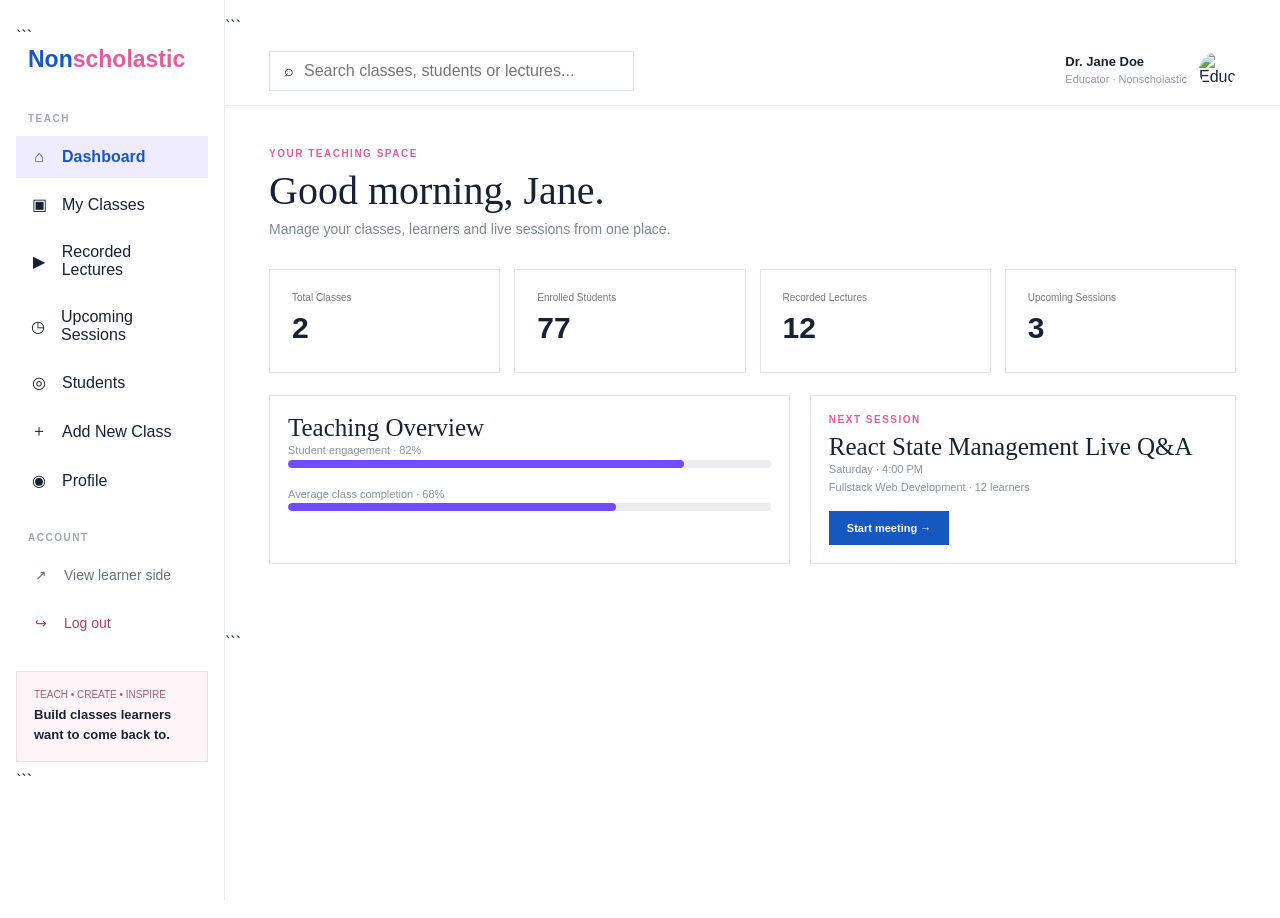
==== nonscholastic-main/src/screens/instructor/instructor-dashboard.html @ 5d8ef05c "intial commit" ====
<!DOCTYPE html>

<html lang="en">
<head>
    <meta charset="UTF-8">
    <meta name="viewport" content="width=device-width, initial-scale=1.0">
    <title>Educator Dashboard | Nonscholastic</title>

```
<link rel="stylesheet" href="../../styles/global.css">

<style>
    .edu-page {
        width: 100%;
    }

    .edu-section {
        display: none;
    }

    .edu-section.active {
        display: block;
    }

    .edu-nav {
        cursor: pointer;
        border: none;
        width: 100%;
        text-align: left;
        background: transparent;
        color: inherit;
        font: inherit;
    }

    .edu-nav.active {
        background: rgba(110, 70, 255, 0.10);
    }

    .edu-actions {
        display: flex;
        gap: 10px;
        flex-wrap: wrap;
        margin-top: 18px;
    }

    .stat-card {
        padding: 22px;
    }

    .stat-card small {
        display: block;
        color: #777;
        margin-bottom: 8px;
    }

    .stat-card strong {
        font-size: 30px;
    }

    .class-card {
        overflow: hidden;
    }

    .class-image {
        width: 100%;
        height: 190px;
        object-fit: cover;
    }

    .class-body {
        padding: 20px;
    }

    .class-meta {
        display: grid;
        grid-template-columns: repeat(3, 1fr);
        gap: 10px;
        margin: 18px 0;
    }

    .meta-box {
        padding: 12px;
        background: #f7f7f9;
        border-radius: 12px;
    }

    .meta-box small {
        display: block;
        color: #777;
        margin-bottom: 4px;
    }

    .meta-box strong {
        font-size: 14px;
    }

    .progress-track {
        height: 8px;
        background: #ececf1;
        border-radius: 20px;
        overflow: hidden;
    }

    .progress-value {
        height: 100%;
        background: #6f4cff;
        border-radius: 20px;
    }

    .student-row {
        display: grid;
        grid-template-columns: 1.5fr 1.5fr 1fr 1fr auto;
        gap: 16px;
        align-items: center;
        padding: 17px 0;
        border-bottom: 1px solid #eeeeef;
    }

    .student-row:last-child {
        border-bottom: none;
    }

    .status {
        display: inline-flex;
        padding: 6px 10px;
        border-radius: 20px;
        font-size: 12px;
        background: #edf8ef;
        color: #26733c;
    }

    .status.review {
        background: #fff3df;
        color: #a86200;
    }

    .lecture-card {
        display: flex;
        gap: 18px;
        align-items: center;
        padding: 18px;
    }

    .lecture-thumb {
        width: 150px;
        height: 90px;
        border-radius: 12px;
        object-fit: cover;
        flex-shrink: 0;
    }

    .session-card {
        display: flex;
        justify-content: space-between;
        align-items: center;
        gap: 20px;
        padding: 20px;
        margin-bottom: 14px;
    }

    .session-left {
        display: flex;
        gap: 18px;
        align-items: center;
    }

    .date-card {
        width: 70px;
        min-width: 70px;
        text-align: center;
        padding: 10px;
        border-radius: 14px;
        background: #f5f2ff;
    }

    .date-card span {
        display: block;
        font-size: 11px;
        color: #6f4cff;
        font-weight: 700;
    }

    .date-card strong {
        display: block;
        font-size: 26px;
        margin: 3px 0;
    }

    .form-row {
        display: grid;
        grid-template-columns: 1fr 1fr;
        gap: 16px;
    }

    .field {
        margin-bottom: 16px;
    }

    .field.full {
        grid-column: 1 / -1;
    }

    .field label {
        display: block;
        font-weight: 600;
        margin-bottom: 7px;
    }

    .field input,
    .field textarea,
    .field select {
        width: 100%;
        padding: 13px 14px;
        border: 1px solid #dddde5;
        border-radius: 11px;
        font: inherit;
        background: white;
        box-sizing: border-box;
    }

    .field textarea {
        resize: vertical;
    }

    .empty-state {
        text-align: center;
        padding: 45px 20px;
        color: #777;
    }

    .video-box {
        width: 100%;
        aspect-ratio: 16 / 9;
        background: #10131b;
        border-radius: 16px;
        overflow: hidden;
    }

    .video-box iframe {
        width: 100%;
        height: 100%;
        border: none;
    }

    .meeting-screen {
        background: #11151e;
        color: white;
        border-radius: 18px;
        overflow: hidden;
    }

    .meeting-header {
        padding: 18px 22px;
        display: flex;
        justify-content: space-between;
        align-items: center;
    }

    .meeting-grid {
        display: grid;
        grid-template-columns: repeat(2, 1fr);
        gap: 12px;
        padding: 15px;
    }

    .participant {
        min-height: 190px;
        border-radius: 14px;
        background: #242b38;
        display: flex;
        align-items: center;
        justify-content: center;
        flex-direction: column;
        font-size: 28px;
        font-weight: 700;
    }

    .participant span {
        font-size: 13px;
        font-weight: 400;
        margin-top: 7px;
        opacity: .7;
    }

    .meeting-controls {
        display: flex;
        justify-content: center;
        gap: 10px;
        padding: 18px;
        flex-wrap: wrap;
    }

    .meeting-control {
        border: none;
        border-radius: 50%;
        width: 46px;
        height: 46px;
        cursor: pointer;
        background: #2c3442;
        color: white;
        font-size: 17px;
    }

    .meeting-control.leave {
        width: auto;
        border-radius: 24px;
        padding: 0 22px;
        background: #e5484d;
    }

    .modal-content-wide {
        max-width: 950px;
    }

    @media (max-width: 850px) {
        .student-row {
            grid-template-columns: 1fr 1fr;
        }

        .session-card {
            align-items: flex-start;
            flex-direction: column;
        }
    }

    @media (max-width: 600px) {
        .class-meta,
        .form-row,
        .meeting-grid {
            grid-template-columns: 1fr;
        }

        .lecture-card {
            flex-direction: column;
            align-items: flex-start;
        }

        .lecture-thumb {
            width: 100%;
            height: 170px;
        }
    }
</style>
```

</head>

<body data-role="educator">

<!-- SIDEBAR -->

<aside class="sidebar">

```
<div class="logo">
    Non<span>scholastic</span>
</div>

<div class="nav-title">TEACH</div>

<button class="nav-item edu-nav active" data-section="dashboard">
    <span class="nav-icon">⌂</span>
    Dashboard
</button>

<button class="nav-item edu-nav" data-section="classes">
    <span class="nav-icon">▣</span>
    My Classes
</button>

<button class="nav-item edu-nav" data-section="lectures">
    <span class="nav-icon">▶</span>
    Recorded Lectures
</button>

<button class="nav-item edu-nav" data-section="sessions">
    <span class="nav-icon">◷</span>
    Upcoming Sessions
</button>

<button class="nav-item edu-nav" data-section="students">
    <span class="nav-icon">◎</span>
    Students
</button>

<button class="nav-item edu-nav" data-section="add">
    <span class="nav-icon">＋</span>
    Add New Class
</button>

<button class="nav-item edu-nav" data-section="profile">
    <span class="nav-icon">◉</span>
    Profile
</button>

<div class="nav-title" style="margin-top:30px;">
    ACCOUNT
</div>

<a class="nav-item" href="../user/user-dashboard.html">
    <span class="nav-icon">↗</span>
    View learner side
</a>

<button class="nav-item logout-nav" type="button" data-logout><span class="nav-icon">↪</span>Log out</button>

<div class="sidebar-note">
    <small>TEACH • CREATE • INSPIRE</small>
    <strong>Build classes learners want to come back to.</strong>
</div>
```

</aside>

<!-- MAIN -->

<main class="main">

```
<header class="topbar">

    <button class="mobile-menu" id="mobileMenu">
        ☰
    </button>

    <div class="search">
        <span>⌕</span>
        <input
            type="text"
            id="educatorSearch"
            placeholder="Search classes, students or lectures..."
        >
    </div>

    <div class="profile">

        <div class="profile-info">
            <strong>Dr. Jane Doe</strong>
            <span>Educator · Nonscholastic</span>
        </div>

        <img
            src="https://i.pravatar.cc/100?img=32"
            alt="Educator profile"
        >

    </div>

</header>


<div class="content edu-page">


    <!-- ================= DASHBOARD ================= -->

    <section
        class="edu-section active"
        id="dashboard"
    >

        <div class="eyebrow">
            Your teaching space
        </div>

        <h1>
            Good morning, Jane.
        </h1>

        <p class="intro">
            Manage your classes, learners and live sessions from one place.
        </p>


        <div class="metric-grid">

            <div class="metric stat-card">
                <small>Total Classes</small>
                <strong id="classCount">2</strong>
            </div>

            <div class="metric stat-card">
                <small>Enrolled Students</small>
                <strong>77</strong>
            </div>

            <div class="metric stat-card">
                <small>Recorded Lectures</small>
                <strong>12</strong>
            </div>

            <div class="metric stat-card">
                <small>Upcoming Sessions</small>
                <strong>3</strong>
            </div>

        </div>


        <div class="split" style="margin-top:22px;">

            <div class="panel">

                <h2>
                    Teaching Overview
                </h2>

                <p class="muted">
                    Student engagement · 82%
                </p>

                <div class="progress-track">
                    <div
                        class="progress-value"
                        style="width:82%"
                    ></div>
                </div>

                <p class="muted" style="margin-top:18px;">
                    Average class completion · 68%
                </p>

                <div class="progress-track">
                    <div
                        class="progress-value"
                        style="width:68%"
                    ></div>
                </div>

            </div>


            <div class="panel">

                <div class="eyebrow">
                    NEXT SESSION
                </div>

                <h2>
                    React State Management Live Q&A
                </h2>

                <p class="muted">
                    Saturday · 4:00 PM
                </p>

                <p class="muted">
                    Fullstack Web Development · 12 learners
                </p>

                <button
                    class="btn"
                    id="dashboardMeeting"
                    style="margin-top:15px;"
                >
                    Start meeting →
                </button>

            </div>

        </div>

    </section>



    <!-- ================= CLASSES ================= -->

    <section
        class="edu-section"
        id="classes"
    >

        <div class="eyebrow">
            YOUR CATALOGUE
        </div>

        <h1>
            My Classes
        </h1>

        <p class="intro">
            Manage your courses, curriculum and learners.
        </p>


        <div
            class="grid"
            id="classesGrid"
        >

            <!-- CLASS 1 -->

            <article
                class="card class-card searchable"
                data-search="fullstack web development technology react javascript"
            >

                <img
                    class="class-image"
                    src="https://images.unsplash.com/photo-1516321318423-f06f85e504b3?auto=format&fit=crop&w=1000&q=85"
                    alt="Web development"
                >

                <div class="class-body">

                    <span class="tag">
                        Development
                    </span>

                    <h3>
                        Fullstack Web Development
                    </h3>

                    <p>
                        HTML, CSS, JavaScript, Node.js and React.
                    </p>


                    <div class="class-meta">

                        <div class="meta-box">
                            <small>Students</small>
                            <strong>42 / 50</strong>
                        </div>

                        <div class="meta-box">
                            <small>Progress</small>
                            <strong>71%</strong>
                        </div>

                        <div class="meta-box">
                            <small>Lessons</small>
                            <strong>12</strong>
                        </div>

                    </div>


                    <button
                        class="btn small manage-class"
                        data-name="Fullstack Web Development"
                        data-category="Development"
                        data-duration="12 Weeks"
                        data-fee="$199"
                        data-students="42 / 50"
                    >
                        Manage class →
                    </button>

                </div>

            </article>


            <!-- CLASS 2 -->

            <article
                class="card class-card searchable"
                data-search="ui ux fundamentals design figma prototype"
            >

                <img
                    class="class-image"
                    src="https://images.unsplash.com/photo-1559028012-481c04fa702d?auto=format&fit=crop&w=1000&q=85"
                    alt="UI UX design"
                >

                <div class="class-body">

                    <span class="tag pink">
                        Design
                    </span>

                    <h3>
                        UI/UX Fundamentals
                    </h3>

                    <p>
                        Figma, design systems and prototyping.
                    </p>


                    <div class="class-meta">

                        <div class="meta-box">
                            <small>Students</small>
                            <strong>35 / 40</strong>
                        </div>

                        <div class="meta-box">
                            <small>Progress</small>
                            <strong>64%</strong>
                        </div>

                        <div class="meta-box">
                            <small>Lessons</small>
                            <strong>8</strong>
                        </div>

                    </div>


                    <button
                        class="btn small manage-class"
                        data-name="UI/UX Fundamentals"
                        data-category="Design"
                        data-duration="6 Weeks"
                        data-fee="$149"
                        data-students="35 / 40"
                    >
                        Manage class →
                    </button>

                </div>

            </article>

        </div>

    </section>



    <!-- ================= LECTURES ================= -->

    <section
        class="edu-section"
        id="lectures"
    >

        <div class="eyebrow">
            CONTENT LIBRARY
        </div>

        <h1>
            Recorded Lectures
        </h1>

        <p class="intro">
            Review and manage the lectures available to learners.
        </p>


        <div class="grid">

            <article
                class="card searchable"
                data-search="web architecture fullstack javascript"
            >

                <div class="video-wrap" style="margin:0;">

                    <iframe
                        src="https://www.youtube.com/embed/ysz5S6PUM-U"
                        title="Web architecture lecture"
                        allowfullscreen>
                    </iframe>

                </div>

                <div class="class-body">

                    <span class="tag">
                        Development
                    </span>

                    <h3>
                        Introduction to Web Architecture
                    </h3>

                    <p>
                        Fullstack Web Development · 45 minutes
                    </p>

                    <button
                        class="btn small lecture-open"
                    >
                        Open lecture
                    </button>

                </div>

            </article>


            <article
                class="card searchable"
                data-search="figma design ui ux"
            >

                <div class="video-wrap" style="margin:0;">

                    <iframe
                        src="https://www.youtube.com/embed/4Tr0otuiQuU"
                        title="Figma design lecture"
                        allowfullscreen>
                    </iframe>

                </div>

                <div class="class-body">

                    <span class="tag pink">
                        Design
                    </span>

                    <h3>
                        Figma Design System Basics
                    </h3>

                    <p>
                        UI/UX Fundamentals · 60 minutes
                    </p>

                    <button
                        class="btn small lecture-open"
                    >
                        Open lecture
                    </button>

                </div>

            </article>

        </div>

    </section>



    <!-- ================= SESSIONS ================= -->

    <section
        class="edu-section"
        id="sessions"
    >

        <div class="eyebrow">
            GO LIVE
        </div>

        <h1>
            Upcoming Sessions
        </h1>

        <p class="intro">
            Manage your upcoming live classes.
        </p>


        <div
            class="panel session-card searchable"
            data-search="react state management live q&a fullstack saturday"
        >

            <div class="session-left">

                <div class="date-card">
                    <span>SAT</span>
                    <strong>19</strong>
                    <span>SEP</span>
                </div>

                <div>

                    <h3>
                        React State Management Live Q&A
                    </h3>

                    <p class="muted">
                        4:00 PM · Fullstack Web Development
                    </p>

                    <p class="muted">
                        12 learners registered
                    </p>

                </div>

            </div>

            <button
                class="btn start-meeting"
                data-title="React State Management Live Q&A"
            >
                Start meeting →
            </button>

        </div>


        <div
            class="panel session-card searchable"
            data-search="user research portfolio review ui ux monday"
        >

            <div class="session-left">

                <div class="date-card">
                    <span>MON</span>
                    <strong>21</strong>
                    <span>SEP</span>
                </div>

                <div>

                    <h3>
                        User Research Portfolio Review
                    </h3>

                    <p class="muted">
                        2:00 PM · UI/UX Fundamentals
                    </p>

                    <p class="muted">
                        18 learners registered
                    </p>

                </div>

            </div>

            <button
                class="btn secondary schedule-details"
            >
                View details
            </button>

        </div>

    </section>



    <!-- ================= STUDENTS ================= -->

    <section
        class="edu-section"
        id="students"
    >

        <div class="eyebrow">
            LEARNER OVERVIEW
        </div>

        <h1>
            Students
        </h1>

        <p class="intro">
            Track learner engagement and course progress.
        </p>


        <div class="panel">

            <div class="student-row"
                 style="font-weight:700;">
                <span>Student</span>
                <span>Class</span>
                <span>Progress</span>
                <span>Status</span>
                <span>Action</span>
            </div>


            <div
                class="student-row searchable"
                data-search="alex johnson fullstack development"
            >

                <strong>
                    Alex Johnson
                </strong>

                <span>
                    Fullstack Web Development
                </span>

                <span>
                    75%
                </span>

                <span class="status">
                    Active
                </span>

                <button
                    class="btn small ghost student-view"
                    data-student="Alex Johnson"
                >
                    View
                </button>

            </div>


            <div
                class="student-row searchable"
                data-search="sarah smith ui ux design"
            >

                <strong>
                    Sarah Smith
                </strong>

                <span>
                    UI/UX Fundamentals
                </span>

                <span>
                    40%
                </span>

                <span class="status">
                    Active
                </span>

                <button
                    class="btn small ghost student-view"
                    data-student="Sarah Smith"
                >
                    View
                </button>

            </div>


            <div
                class="student-row searchable"
                data-search="maya patel fullstack development"
            >

                <strong>
                    Maya Patel
                </strong>

                <span>
                    Fullstack Web Development
                </span>

                <span>
                    92%
                </span>

                <span class="status review">
                    Needs review
                </span>

                <button
                    class="btn small ghost student-view"
                    data-student="Maya Patel"
                >
                    View
                </button>

            </div>

        </div>

    </section>



    <!-- ================= ADD CLASS ================= -->

    <section
        class="edu-section"
        id="add"
    >

        <div class="eyebrow">
            PUBLISH SOMETHING NEW
        </div>

        <h1>
            Add New Class
        </h1>

        <p class="intro">
            Create a course learners can discover.
        </p>


        <div class="panel">

            <form id="addClassForm">

                <div class="form-row">

                    <div class="field">

                        <label>
                            Class name
                        </label>

                        <input
                            id="newClassName"
                            required
                            placeholder="e.g. Contemporary Dance"
                        >

                    </div>


                    <div class="field">

                        <label>
                            Category
                        </label>

                        <select id="newClassCategory">

                            <option>Technology</option>
                            <option>Creative</option>
                            <option>Dance</option>
                            <option>Music</option>
                            <option>Art</option>
                            <option>Business</option>

                        </select>

                    </div>


                    <div class="field full">

                        <label>
                            Description
                        </label>

                        <textarea
                            id="newClassDescription"
                            rows="4"
                            required
                            placeholder="Tell learners what they will learn..."
                        ></textarea>

                    </div>


                    <div class="field">

                        <label>
                            Difficulty
                        </label>

                        <select id="newClassDifficulty">

                            <option>Beginner</option>
                            <option>Intermediate</option>
                            <option>Advanced</option>

                        </select>

                    </div>


                    <div class="field">

                        <label>
                            Duration
                        </label>

                        <input
                            id="newClassDuration"
                            required
                            placeholder="8 Weeks"
                        >

                    </div>


                    <div class="field">

                        <label>
                            Fee
                        </label>

                        <input
                            id="newClassFee"
                            required
                            placeholder="₹4,500"
                        >

                    </div>


                    <div class="field">

                        <label>
                            Maximum students
                        </label>

                        <input
                            id="newClassCapacity"
                            type="number"
                            min="1"
                            value="30"
                        >

                    </div>


                    <div class="field">

                        <label>
                            Location
                        </label>

                        <input
                            id="newClassLocation"
                            placeholder="Studio / Online"
                        >

                    </div>


                    <div class="field">

                        <label>
                            Schedule
                        </label>

                        <input
                            id="newClassSchedule"
                            placeholder="Saturday · 5 PM"
                        >

                    </div>


                    <div class="field full">

                        <label>
                            Intro video URL
                        </label>

                        <input
                            id="newClassVideo"
                            placeholder="YouTube URL"
                        >

                    </div>

                </div>


                <p class="muted">
                    Frontend prototype: published classes appear immediately in your educator catalogue.
                </p>


                <button
                    type="submit"
                    class="btn"
                >
                    Publish class →
                </button>

            </form>

        </div>

    </section>



    <!-- ================= PROFILE ================= -->

    <section
        class="edu-section"
        id="profile"
    >

        <div class="eyebrow">
            EDUCATOR IDENTITY
        </div>

        <h1>
            Profile
        </h1>

        <p class="intro">
            Tell learners who you are and what you teach.
        </p>


        <div class="panel">

            <div class="form-row">

                <div class="field">

                    <label>
                        Full name
                    </label>

                    <input
                        id="profileName"
                        value="Dr. Jane Doe"
                    >

                </div>


                <div class="field">

                    <label>
                        Email
                    </label>

                    <input
                        id="profileEmail"
                        value="jane.doe@example.com"
                    >

                </div>


                <div class="field full">

                    <label>
                        Bio
                    </label>

                    <textarea
                        id="profileBio"
                        rows="4"
                    >Passionate educator with over 10 years of experience teaching web technologies and software engineering.</textarea>

                </div>


                <div class="field">

                    <label>
                        Specialisation
                    </label>

                    <input
                        id="profileSpecialisation"
                        value="Web Development · UI/UX"
                    >

                </div>


                <div class="field">

                    <label>
                        Teaching format
                    </label>

                    <select id="profileFormat">

                        <option>
                            Online + In-person
                        </option>

                        <option>
                            Online
                        </option>

                        <option>
                            In-person
                        </option>

                    </select>

                </div>

            </div>


            <button
                class="btn"
                id="saveProfile"
            >
                Update profile
            </button>

        </div>

    </section>

</div>
```

</main>

<!-- ================= CLASS MODAL ================= -->

<div
    class="modal-backdrop"
    id="classModal"
>

```
<div class="modal">

    <button
        class="modal-close"
        id="closeClassModal"
    >
        ×
    </button>

    <div id="classModalContent"></div>

</div>
```

</div>

<!-- ================= STUDENT MODAL ================= -->

<div
    class="modal-backdrop"
    id="studentModal"
>

```
<div class="modal">

    <button
        class="modal-close"
        id="closeStudentModal"
    >
        ×
    </button>

    <div id="studentModalContent"></div>

</div>
```

</div>

<!-- ================= MEETING MODAL ================= -->

<div
    class="modal-backdrop"
    id="meetingModal"
>

```
<div class="modal modal-content-wide">

    <button
        class="modal-close"
        id="closeMeetingModal"
    >
        ×
    </button>


    <div class="meeting-screen">

        <div class="meeting-header">

            <strong id="meetingTitle">
                Live Class
            </strong>

            <span>
                ● Educator mode
            </span>

        </div>


        <div class="meeting-grid">

            <div class="participant">
                JD
                <span>You · Host</span>
            </div>

            <div class="participant">
                AJ
                <span>Alex Johnson</span>
            </div>

            <div class="participant">
                SS
                <span>Sarah Smith</span>
            </div>

            <div class="participant">
                MP
                <span>Maya Patel</span>
            </div>

        </div>


        <div class="meeting-controls">

            <button
                class="meeting-control"
                id="micButton"
                title="Microphone"
            >
                🎤
            </button>

            <button
                class="meeting-control"
                id="cameraButton"
                title="Camera"
            >
                🎥
            </button>

            <button
                class="meeting-control"
                title="Screen sharing"
                id="screenButton"
            >
                🖥
            </button>

            <button
                class="meeting-control"
                title="Chat"
                id="chatButton"
            >
                💬
            </button>

            <button
                class="meeting-control leave"
                id="endMeeting"
            >
                End class
            </button>

        </div>

    </div>

</div>
```

</div>

<div
    class="toast"
    id="educatorToast"
></div>

<script>

(function () {

    "use strict";


    /* =========================================
       HELPERS
    ========================================= */

    const $ = (selector) =>
        document.querySelector(selector);

    const $$ = (selector) =>
        document.querySelectorAll(selector);


    const toast = (message) => {

        const element = $("#educatorToast");

        if (!element) return;

        element.textContent = message;
        element.classList.add("show");

        setTimeout(() => {
            element.classList.remove("show");
        }, 2200);

    };


    /* =========================================
       NAVIGATION
    ========================================= */

    $$(".edu-nav").forEach(button => {

        button.addEventListener("click", () => {

            const sectionName =
                button.dataset.section;

            $$(".edu-section").forEach(section => {
                section.classList.remove("active");
            });

            const target =
                document.getElementById(sectionName);

            if (target) {
                target.classList.add("active");
            }

            $$(".edu-nav").forEach(nav => {
                nav.classList.remove("active");
            });

            button.classList.add("active");

            window.scrollTo({
                top: 0,
                behavior: "smooth"
            });

        });

    });


    /* =========================================
       MOBILE SIDEBAR
    ========================================= */

    const mobileMenu = $("#mobileMenu");

    if (mobileMenu) {

        mobileMenu.addEventListener("click", () => {

            document
                .querySelector(".sidebar")
                ?.classList.toggle("show");

        });

    }


    /* =========================================
       SEARCH
    ========================================= */

    const search = $("#educatorSearch");

    if (search) {

        search.addEventListener("input", () => {

            const query =
                search.value.trim().toLowerCase();

            const visibleSection =
                document.querySelector(".edu-section.active");

            if (!visibleSection) return;

            const searchable =
                visibleSection.querySelectorAll(".searchable");

            searchable.forEach(item => {

                const text =
                    (item.dataset.search || item.textContent)
                    .toLowerCase();

                item.style.display =
                    !query || text.includes(query)
                        ? ""
                        : "none";

            });

        });

    }


    /* =========================================
       CLASS MODAL
    ========================================= */

    const classModal = $("#classModal");
    const classContent = $("#classModalContent");


    $$(".manage-class").forEach(button => {

        button.addEventListener("click", () => {

            const name =
                button.dataset.name;

            const category =
                button.dataset.category;

            const duration =
                button.dataset.duration;

            const fee =
                button.dataset.fee;

            const students =
                button.dataset.students;


            classContent.innerHTML = `

                <div class="eyebrow">
                    ${category}
                </div>

                <h2>
                    ${name}
                </h2>

                <p class="muted">
                    Manage your class, curriculum and learners.
                </p>


                <div class="class-meta">

                    <div class="meta-box">
                        <small>Duration</small>
                        <strong>${duration}</strong>
                    </div>

                    <div class="meta-box">
                        <small>Fee</small>
                        <strong>${fee}</strong>
                    </div>

                    <div class="meta-box">
                        <small>Students</small>
                        <strong>${students}</strong>
                    </div>

                </div>


                <h3>
                    Curriculum
                </h3>


                <div class="panel" style="margin-top:12px;">

                    <p>✓ 01 · Foundations</p>
                    <p>✓ 02 · Core Concepts</p>
                    <p>✓ 03 · Practical Workshop</p>
                    <p>○ 04 · Advanced Concepts</p>
                    <p>○ 05 · Final Project</p>

                </div>


                <h3 style="margin-top:20px;">
                    Class actions
                </h3>


                <div class="edu-actions">

                    <button
                        class="btn edit-class"
                    >
                        Edit class
                    </button>

                    <button
                        class="btn secondary"
                        id="modalStudents"
                    >
                        View students
                    </button>

                    <button
                        class="btn secondary"
                        id="modalLecture"
                    >
                        Add lecture
                    </button>

                </div>

            `;


            classModal.classList.add("show");


            $("#modalStudents").addEventListener(
                "click",
                () => {

                    closeModal(classModal);

                    document
                        .querySelector('[data-section="students"]')
                        ?.click();

                }
            );


            $("#modalLecture").addEventListener(
                "click",
                () => {

                    toast("Lecture upload interface ready for backend connection.");

                }
            );


            $(".edit-class").addEventListener(
                "click",
                () => {

                    toast("Edit mode opened.");

                }
            );

        });

    });


    const closeModal = (modal) => {

        if (modal) {
            modal.classList.remove("show");
        }

    };


    $("#closeClassModal")?.addEventListener(
        "click",
        () => closeModal(classModal)
    );


    /* =========================================
       STUDENT MODAL
    ========================================= */

    const studentModal =
        $("#studentModal");

    const studentContent =
        $("#studentModalContent");


    $$(".student-view").forEach(button => {

        button.addEventListener("click", () => {

            const name =
                button.dataset.student;


            studentContent.innerHTML = `

                <div class="eyebrow">
                    LEARNER PROFILE
                </div>

                <h2>
                    ${name}
                </h2>

                <p class="muted">
                    Fullstack Web Development
                </p>


                <div class="class-meta">

                    <div class="meta-box">
                        <small>Course progress</small>
                        <strong>75%</strong>
                    </div>

                    <div class="meta-box">
                        <small>Lessons completed</small>
                        <strong>9 / 12</strong>
                    </div>

                    <div class="meta-box">
                        <small>Attendance</small>
                        <strong>92%</strong>
                    </div>

                </div>


                <h3>
                    Learning progress
                </h3>

                <div class="progress-track" style="margin-top:10px;">
                    <div
                        class="progress-value"
                        style="width:75%"
                    ></div>
                </div>


                <div class="edu-actions">

                    <button
                        class="btn"
                        id="messageStudent"
                    >
                        Message student
                    </button>

                    <button
                        class="btn secondary"
                        id="closeStudentInside"
                    >
                        Close
                    </button>

                </div>

            `;


            studentModal.classList.add("show");


            $("#messageStudent").addEventListener(
                "click",
                () => toast("Messaging interface ready.")
            );


            $("#closeStudentInside").addEventListener(
                "click",
                () => closeModal(studentModal)
            );

        });

    });


    $("#closeStudentModal")?.addEventListener(
        "click",
        () => closeModal(studentModal)
    );


    /* =========================================
       ADD CLASS
    ========================================= */

    const addForm =
        $("#addClassForm");


    if (addForm) {

        addForm.addEventListener("submit", event => {

            event.preventDefault();


            const name =
                $("#newClassName").value.trim();

            const category =
                $("#newClassCategory").value;

            const description =
                $("#newClassDescription").value.trim();

            const duration =
                $("#newClassDuration").value.trim();

            const fee =
                $("#newClassFee").value.trim();

            const capacity =
                $("#newClassCapacity").value;

            if (!name || !description || !duration || !fee) {

                toast("Please complete the required fields.");

                return;

            }


            const grid =
                $("#classesGrid");


            const article =
                document.createElement("article");

            article.className =
                "card class-card searchable";


            article.dataset.search =
                `${name} ${category} ${description}`;


            article.innerHTML = `

                <div class="class-body">

                    <span class="tag">
                        ${category}
                    </span>

                    <h3>
                        ${name}
                    </h3>

                    <p>
                        ${description}
                    </p>


                    <div class="class-meta">

                        <div class="meta-box">
                            <small>Students</small>
                            <strong>0 / ${capacity}</strong>
                        </div>

                        <div class="meta-box">
                            <small>Progress</small>
                            <strong>0%</strong>
                        </div>

                        <div class="meta-box">
                            <small>Lessons</small>
                            <strong>0</strong>
                        </div>

                    </div>


                    <button
                        class="btn small"
                    >
                        Manage class →
                    </button>

                </div>

            `;


            grid.appendChild(article);


            const manageButton =
                article.querySelector("button");


            manageButton.addEventListener(
                "click",
                () => {

                    manageButton.dataset.name = name;
                    manageButton.dataset.category = category;
                    manageButton.dataset.duration = duration;
                    manageButton.dataset.fee = fee;
                    manageButton.dataset.students =
                        `0 / ${capacity}`;

                    openDynamicClass(
                        manageButton
                    );

                }
            );


            const currentCount =
                parseInt(
                    $("#classCount").textContent,
                    10
                ) || 0;


            $("#classCount").textContent =
                currentCount + 1;


            addForm.reset();

            toast("Class published successfully ✓");


            document
                .querySelector('[data-section="classes"]')
                ?.click();

        });

    }


    /* =========================================
       DYNAMIC CLASS OPEN
    ========================================= */

    function openDynamicClass(button) {

        const name =
            button.dataset.name;

        const category =
            button.dataset.category;

        const duration =
            button.dataset.duration;

        const fee =
            button.dataset.fee;

        const students =
            button.dataset.students;


        classContent.innerHTML = `

            <div class="eyebrow">
                ${category}
            </div>

            <h2>
                ${name}
            </h2>

            <p class="muted">
                Your newly published class is ready.
            </p>


            <div class="class-meta">

                <div class="meta-box">
                    <small>Duration</small>
                    <strong>${duration}</strong>
                </div>

                <div class="meta-box">
                    <small>Fee</small>
                    <strong>${fee}</strong>
                </div>

                <div class="meta-box">
                    <small>Students</small>
                    <strong>${students}</strong>
                </div>

            </div>


            <h3>
                Curriculum
            </h3>

            <div class="panel" style="margin-top:12px;">

                <p>
                    ○ No lessons added yet
                </p>

                <p class="muted">
                    Add your first lecture when the backend is connected.
                </p>

            </div>

        `;


        classModal.classList.add("show");

    }


    /* =========================================
       MEETING
    ========================================= */

    const meetingModal =
        $("#meetingModal");

    const meetingTitle =
        $("#meetingTitle");


    function openMeeting(title) {

        meetingTitle.textContent =
            title || "Live Class";

        meetingModal.classList.add("show");

    }


    $("#dashboardMeeting")?.addEventListener(
        "click",
        () => openMeeting(
            "React State Management Live Q&A"
        )
    );


    $$(".start-meeting").forEach(button => {

        button.addEventListener(
            "click",
            () => openMeeting(
                button.dataset.title
            )
        );

    });


    $("#closeMeetingModal")?.addEventListener(
        "click",
        () => closeModal(meetingModal)
    );


    $("#endMeeting")?.addEventListener(
        "click",
        () => {

            closeModal(meetingModal);

            toast("Class ended.");

        }
    );


    $("#micButton")?.addEventListener(
        "click",
        event => {

            event.currentTarget.classList.toggle("active");

            toast(
                event.currentTarget.classList.contains("active")
                    ? "Microphone muted"
                    : "Microphone unmuted"
            );

        }
    );


    $("#cameraButton")?.addEventListener(
        "click",
        event => {

            event.currentTarget.classList.toggle("active");

            toast(
                event.currentTarget.classList.contains("active")
                    ? "Camera turned off"
                    : "Camera turned on"
            );

        }
    );


    $("#screenButton")?.addEventListener(
        "click",
        () => toast(
            "Screen sharing will connect when the live-video backend is added."
        )
    );


    $("#chatButton")?.addEventListener(
        "click",
        () => toast(
            "Live chat interface opened."
        )
    );


    /* =========================================
       LECTURES
    ========================================= */

    $$(".lecture-open").forEach(button => {

        button.addEventListener(
            "click",
            () => toast(
                "Lecture opened."
            )
        );

    });


    /* =========================================
       SESSION DETAILS
    ========================================= */

    $$(".schedule-details").forEach(button => {

        button.addEventListener(
            "click",
            () => toast(
                "Session details opened."
            )
        );

    });


    /* =========================================
       PROFILE
    ========================================= */

    $("#saveProfile")?.addEventListener(
        "click",
        () => {

            const name =
                $("#profileName").value.trim();

            if (!name) {

                toast("Please enter your name.");

                return;

            }

            toast("Educator profile updated ✓");

        }
    );


    /* =========================================
       MODAL BACKDROP CLOSE
    ========================================= */

    [classModal, studentModal, meetingModal]
        .forEach(modal => {

            modal?.addEventListener(
                "click",
                event => {

                    if (
                        event.target === modal
                    ) {
                        closeModal(modal);
                    }

                }
            );

        });


})();

</script>

<script src="../../js/supabase.js"></script>
<script src="../../js/guard.js"></script>
<script src="../../js/logout.js"></script>
</body>
</html>
---- nonscholastic-main/src/styles/global.css ----
*{box-sizing:border-box;margin:0;padding:0}body{font-family:Arial,sans-serif;color:#182235;background:#fff}a{text-decoration:none;color:inherit}button,input,textarea,select{font:inherit}.sidebar{position:fixed;left:0;top:0;width:225px;height:100vh;background:#fff;border-right:1px solid #e8ebf0;padding:28px 16px;overflow:auto;z-index:20}.logo{font-size:23px;font-weight:700;color:#1558c0;margin:0 12px 40px}.logo span{color:#e65b9b}.nav-title{font-size:10px;letter-spacing:1.5px;color:#a0a7b3;margin:0 12px 12px;font-weight:700}.nav-item{display:flex;align-items:center;gap:13px;padding:12px 13px;margin-bottom:5px;color:#687386;font-size:14px;border:0;border-left:2px solid transparent;background:transparent;width:100%;text-align:left;cursor:pointer}.nav-item:hover,.nav-item.active{background:#eef5ff;color:#1558c0}.nav-item.active{border-left-color:#1558c0;font-weight:600}.nav-icon{width:20px;text-align:center}.sidebar-note{margin:28px 0 10px;padding:17px;background:#fff5f9;border:1px solid #f6dce8}.sidebar-note small{display:block;color:#a15d78;font-size:10px;margin-bottom:5px}.sidebar-note strong{font-size:13px;line-height:1.5}.main{margin-left:225px;min-height:100vh}.topbar{height:70px;border-bottom:1px solid #e8ebf0;display:flex;align-items:center;justify-content:space-between;padding:0 44px;position:sticky;top:0;background:#fff;z-index:15}.search{width:365px;height:40px;border:1px solid #dfe4eb;display:flex;align-items:center;padding:0 14px;gap:10px}.search input{width:100%;border:0;outline:0}.profile{display:flex;align-items:center;gap:12px}.profile img{width:37px;height:37px;border-radius:50%;object-fit:cover}.profile-info strong{display:block;font-size:13px}.profile-info span{color:#929aa8;font-size:11px}.content{padding:42px 44px 70px;max-width:1380px}.eyebrow{color:#e65b9b;text-transform:uppercase;letter-spacing:1.5px;font-size:10px;font-weight:700;margin-bottom:8px}h1,h2{font-family:Georgia,serif;font-weight:500}h1{font-size:40px}h2{font-size:25px}.intro{color:#7d8796;font-size:14px;margin:7px 0 32px}.section{margin-bottom:45px}.section-heading{display:flex;justify-content:space-between;align-items:center;margin-bottom:18px}.grid{display:grid;grid-template-columns:repeat(4,1fr);gap:20px}.card{border:1px solid #e1e5eb;background:#fff;overflow:hidden;transition:.2s;cursor:pointer}.card:hover{transform:translateY(-3px);box-shadow:0 12px 28px rgba(30,60,100,.08)}.card img{width:100%;height:175px;object-fit:cover}.card-body{padding:17px}.tag{display:inline-block;background:#eef5ff;color:#1558c0;padding:5px 7px;font-size:9px;text-transform:uppercase;letter-spacing:1px;font-weight:700;margin-bottom:10px}.tag.pink{background:#fff1f7;color:#b34570}.card h3{font-size:16px;line-height:1.35;margin-bottom:7px}.card p,.muted{font-size:11px;color:#8a93a2;line-height:1.6}.card-footer{display:flex;justify-content:space-between;align-items:center;gap:8px;margin-top:14px;font-size:10px;color:#818b9b}.progress-label{display:flex;justify-content:space-between;font-size:10px;color:#818b9b;margin:13px 0 6px}.progress-bar{height:6px;background:#edf0f4;overflow:hidden}.progress-fill{height:100%;background:#1558c0}.pink-fill{background:#e65b9b}.btn{display:inline-flex;align-items:center;justify-content:center;gap:7px;background:#1558c0;color:#fff;border:0;padding:11px 18px;font-size:11px;font-weight:700;cursor:pointer}.btn.secondary{background:#eef5ff;color:#1558c0}.btn.ghost{background:#fff;color:#1558c0;border:1px solid #dce4ef}.btn.danger{background:#fff0f3;color:#b43d60}.btn.small{padding:8px 12px;font-size:10px}.filter-row,.tabs{display:flex;gap:8px;flex-wrap:wrap;margin-bottom:24px}.filter,.tab{border:1px solid #dfe4eb;background:#fff;padding:9px 14px;font-size:11px;cursor:pointer;color:#697487}.filter.active,.tab.active{background:#1558c0;color:#fff;border-color:#1558c0}.empty{padding:45px;text-align:center;color:#8a93a2;border:1px dashed #dce2ea;display:none}.empty.show{display:block}.modal-backdrop{position:fixed;inset:0;background:rgba(15,25,42,.55);display:none;align-items:center;justify-content:center;padding:24px;z-index:100}.modal-backdrop.show{display:flex}.modal{background:#fff;max-width:900px;width:100%;max-height:90vh;overflow:auto;position:relative}.modal-close{position:absolute;right:15px;top:15px;width:38px;height:38px;border:0;border-radius:50%;background:#fff;font-size:20px;cursor:pointer;z-index:2}.modal-hero{height:300px;position:relative}.modal-hero img{width:100%;height:100%;object-fit:cover}.overlay{position:absolute;left:0;right:0;bottom:0;padding:28px;color:#fff;background:linear-gradient(transparent,rgba(0,0,0,.75))}.modal-content{padding:28px}.detail-grid{display:grid;grid-template-columns:1fr 1fr;gap:12px;margin:20px 0}.detail{border:1px solid #e6eaf0;padding:13px}.detail small{display:block;color:#929aa8;font-size:9px;text-transform:uppercase;margin-bottom:4px}.detail strong{font-size:12px}.video-wrap{margin:20px 0;background:#101722}.video-wrap iframe{display:block;width:100%;aspect-ratio:16/9;border:0}.lesson-list{display:grid;gap:8px}.lesson{display:flex;align-items:center;gap:10px;border:1px solid #e4e8ee;padding:12px;cursor:pointer}.lesson.done{background:#f7fbff}.check{width:24px;height:24px;border:1px solid #ccd5e1;border-radius:50%;display:grid;place-items:center}.lesson.done .check{background:#1558c0;color:#fff}.toast{position:fixed;right:25px;bottom:25px;background:#182235;color:#fff;padding:13px 17px;font-size:12px;opacity:0;transform:translateY(10px);transition:.25s;z-index:200}.toast.show{opacity:1;transform:translateY(0)}.schedule-card{display:flex;align-items:center;justify-content:space-between;gap:20px;padding:20px;border:1px solid #e2e6ec;margin-bottom:12px}.schedule-main{display:flex;align-items:center;gap:15px;flex:1}.date-box{text-align:center;border:1px solid #e1e6ed;min-width:68px;padding:9px}.date-box strong{display:block;font-size:22px}.date-box span{font-size:9px;color:#929aa8;text-transform:uppercase}.metric-grid{display:grid;grid-template-columns:repeat(4,1fr);gap:14px}.metric,.panel{padding:18px;border:1px solid #e1e5eb;background:#fff}.metric small{color:#929aa8;font-size:10px}.metric strong{display:block;font-size:28px;margin:5px 0}.split{display:grid;grid-template-columns:1.1fr .9fr;gap:20px}.form-grid{display:grid;grid-template-columns:1fr 1fr;gap:16px}.field label{display:block;font-size:11px;font-weight:700;margin-bottom:7px}.field input,.field textarea,.field select{width:100%;border:1px solid #dfe4eb;padding:11px 12px;outline:0}.full{grid-column:1/-1}.table-wrap{overflow:auto;border:1px solid #e1e5eb}.table{width:100%;border-collapse:collapse;font-size:12px}.table th,.table td{padding:13px;border-bottom:1px solid #edf0f4;text-align:left}.table th{font-size:10px;color:#8992a0}.chat-layout{display:grid;grid-template-columns:300px 1fr;border:1px solid #e1e5eb;min-height:560px}.chat-list{border-right:1px solid #e1e5eb}.chat-person{padding:16px;border-bottom:1px solid #edf0f4}.chat-person.active{background:#f4f8ff}.chat-window{display:flex;flex-direction:column}.chat-head{padding:16px;border-bottom:1px solid #e1e5eb}.chat-messages{padding:20px;flex:1;background:#fafbfc}.bubble{max-width:70%;padding:10px 13px;font-size:11px;margin-bottom:10px;background:#fff;border:1px solid #e1e5eb}.bubble.me{margin-left:auto;background:#eef5ff}.chat-input{display:flex;padding:12px;gap:8px;border-top:1px solid #e1e5eb}.chat-input input{flex:1;border:1px solid #dfe4eb;padding:10px}.meeting{background:#121824;color:#fff;min-height:580px}.meeting-head{padding:16px 20px;border-bottom:1px solid #2c3442;display:flex;justify-content:space-between}.meeting-stage{padding:22px;display:grid;grid-template-columns:1fr 1fr;gap:15px}.participant{background:#242c39;min-height:190px;display:grid;place-items:center;font-size:30px;position:relative}.participant span{position:absolute;bottom:10px;left:12px;font-size:11px}.meeting-controls{display:flex;justify-content:center;gap:10px;padding:16px;border-top:1px solid #2c3442}.meeting-controls button{width:45px;height:45px;border-radius:50%;border:0;cursor:pointer}.meeting-controls .leave{width:auto;padding:0 18px;border-radius:22px;background:#e65b9b;color:#fff}.camera-box{background:#121824;aspect-ratio:16/9;display:grid;place-items:center;color:#fff;overflow:hidden}.camera-box video{width:100%;height:100%;object-fit:cover;display:none;transform:scaleX(-1)}.mobile-menu{display:none;border:0;background:#fff;font-size:22px}@media(max-width:1100px){.grid{grid-template-columns:repeat(2,1fr)}.metric-grid{grid-template-columns:repeat(2,1fr)}}@media(max-width:800px){.sidebar{transform:translateX(-100%);transition:.2s}.sidebar.open{transform:translateX(0)}.main{margin-left:0}.topbar{padding:0 20px}.content{padding:30px 20px}.search{width:calc(100% - 55px)}.mobile-menu{display:block}.profile-info{display:none}.split,.chat-layout{grid-template-columns:1fr}.chat-list{border-right:0;border-bottom:1px solid #e1e5eb}.schedule-card{flex-direction:column;align-items:flex-start}.schedule-main{width:100%}}@media(max-width:550px){.grid,.metric-grid,.form-grid,.detail-grid{grid-template-columns:1fr}.meeting-stage{grid-template-columns:1fr}h1{font-size:32px}.modal-backdrop{padding:8px}.modal-hero{height:220px}}
.logout-nav{margin-top:8px;color:#b43d60!important}.logout-nav:hover{background:#fff0f3!important;color:#b43d60!important}
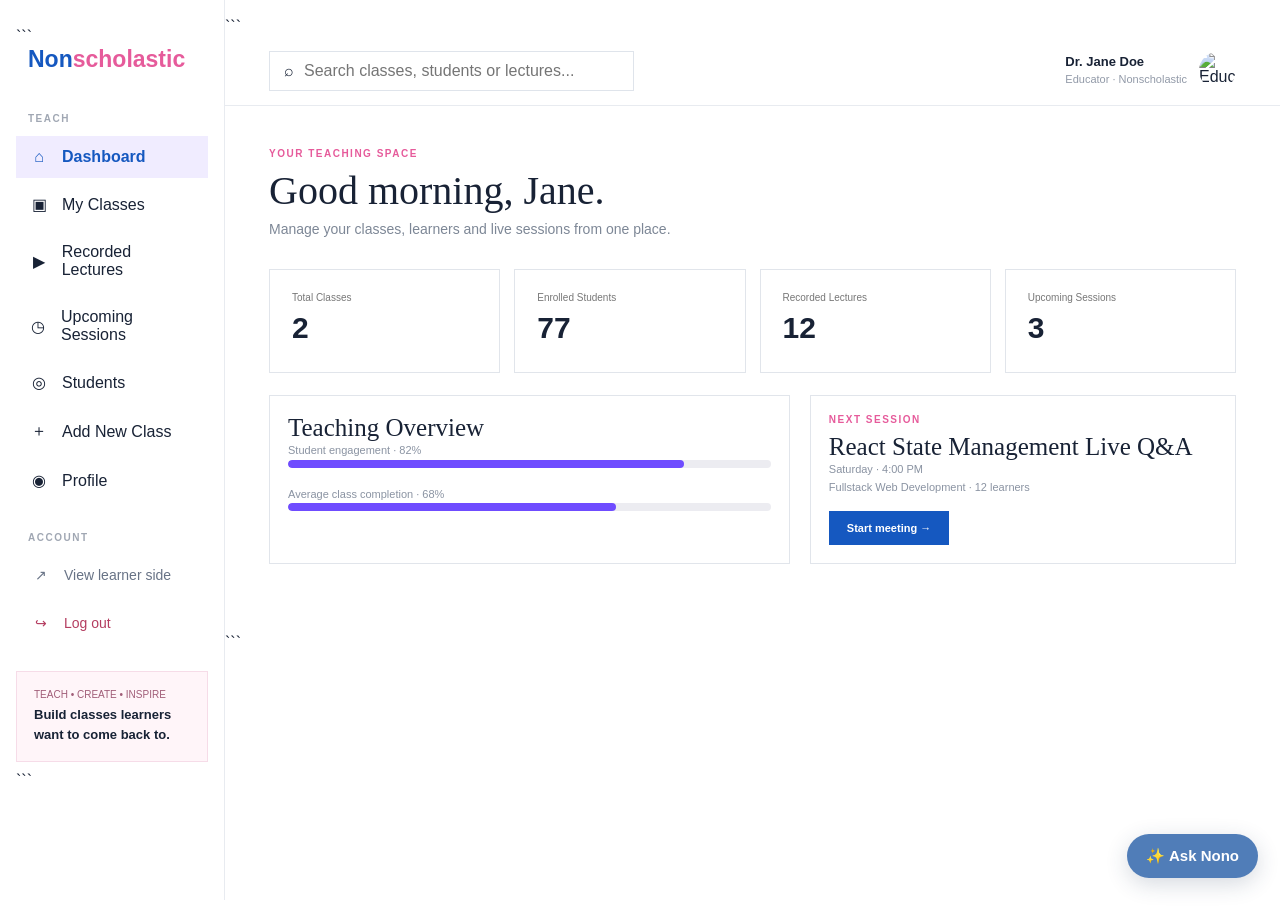
==== commit 2d529464: "Update instructor-dashboard.html" ====
--- a/nonscholastic-main/src/screens/instructor/instructor-dashboard.html
+++ b/nonscholastic-main/src/screens/instructor/instructor-dashboard.html
@@ -8,6 +8,7 @@
 
 ```
 <link rel="stylesheet" href="../../styles/global.css">
+<link rel="stylesheet" href="../../styles/chatbot.css">
 
 <style>
     .edu-page {
@@ -2391,5 +2392,6 @@
 <script src="../../js/supabase.js"></script>
 <script src="../../js/guard.js"></script>
 <script src="../../js/logout.js"></script>
+<script src="../../js/chatbot.js"></script>
 </body>
 </html>
--- a/nonscholastic-main/src/styles/chatbot.css
+++ b/nonscholastic-main/src/styles/chatbot.css
@@ -0,0 +1,199 @@
+
+/* Nonscholastic - Nono chatbot styles */
+
+#nono-chatbot {
+  position: fixed;
+  right: 22px;
+  bottom: 22px;
+  z-index: 99999;
+  font-family: inherit;
+  color: #25334b;
+}
+
+#nono-toggle {
+  border: 0;
+  border-radius: 30px;
+  padding: 13px 19px;
+  background: #507db8;
+  color: white;
+  cursor: pointer;
+  font-size: 15px;
+  font-weight: 600;
+  box-shadow: 0 6px 22px #253b5b30;
+}
+
+#nono-toggle:hover {
+  background: #3f69a3;
+}
+
+#nono-window {
+  display: none;
+  position: absolute;
+  right: 0;
+  bottom: 64px;
+  width: min(355px, calc(100vw - 32px));
+  height: 470px;
+  max-height: 70vh;
+  background: white;
+  border: 1px solid #e2e9f3;
+  border-radius: 19px;
+  box-shadow: 0 14px 45px #203b6028;
+  overflow: hidden;
+  flex-direction: column;
+}
+
+#nono-window.nono-open {
+  display: flex;
+}
+
+.nono-header {
+  background: linear-gradient(135deg, #507db8, #6f9edb);
+  color: white;
+  padding: 16px;
+  display: flex;
+  align-items: center;
+  gap: 11px;
+}
+
+.nono-avatar {
+  width: 40px;
+  height: 40px;
+  border-radius: 50%;
+  background: #ffffff32;
+  display: grid;
+  place-items: center;
+  font-size: 23px;
+}
+
+.nono-heading {
+  flex: 1;
+}
+
+.nono-heading strong {
+  display: block;
+  font-size: 16px;
+}
+
+.nono-heading small {
+  opacity: 0.9;
+  font-size: 12px;
+}
+
+#nono-close {
+  border: 0;
+  background: transparent;
+  color: white;
+  font-size: 24px;
+  cursor: pointer;
+}
+
+#nono-messages {
+  flex: 1;
+  overflow-y: auto;
+  padding: 14px;
+  background: #f8faff;
+}
+
+.nono-message {
+  margin: 0 0 11px;
+  display: flex;
+}
+
+.nono-message span {
+  max-width: 88%;
+  padding: 10px 12px;
+  border-radius: 13px;
+  font-size: 13px;
+  line-height: 1.55;
+  white-space: pre-wrap;
+  overflow-wrap: anywhere;
+}
+
+.nono-bot span {
+  background: white;
+  border: 1px solid #e7edf6;
+}
+
+.nono-user {
+  justify-content: flex-end;
+}
+
+.nono-user span {
+  background: #507db8;
+  color: white;
+}
+
+#nono-actions {
+  padding: 9px 12px 3px;
+  display: flex;
+  gap: 7px;
+  flex-wrap: wrap;
+  background: white;
+}
+
+.nono-chip {
+  border: 1px solid #d5e2f5;
+  background: #f4f8ff;
+  color: #345d96;
+  border-radius: 18px;
+  padding: 7px 10px;
+  cursor: pointer;
+  font-size: 12px;
+}
+
+.nono-chip:hover {
+  background: #e6efff;
+}
+
+#nono-form {
+  display: flex;
+  padding: 11px;
+  gap: 7px;
+  border-top: 1px solid #edf0f6;
+  background: white;
+}
+
+#nono-input {
+  min-width: 0;
+  flex: 1;
+  border: 1px solid #dce4ef;
+  border-radius: 22px;
+  padding: 11px 13px;
+  font: inherit;
+  font-size: 13px;
+  outline: none;
+}
+
+#nono-input:focus {
+  border-color: #6f9edb;
+}
+
+#nono-send {
+  border: 0;
+  border-radius: 50%;
+  width: 40px;
+  height: 40px;
+  background: #507db8;
+  color: white;
+  cursor: pointer;
+  font-size: 18px;
+}
+
+.nono-link {
+  display: inline-block;
+  margin-top: 7px;
+  color: #345d96;
+  font-weight: 600;
+  text-decoration: underline;
+}
+
+@media (max-width: 480px) {
+  #nono-chatbot {
+    right: 12px;
+    bottom: 12px;
+  }
+
+  #nono-window {
+    height: min(470px, 72vh);
+  }
+}
